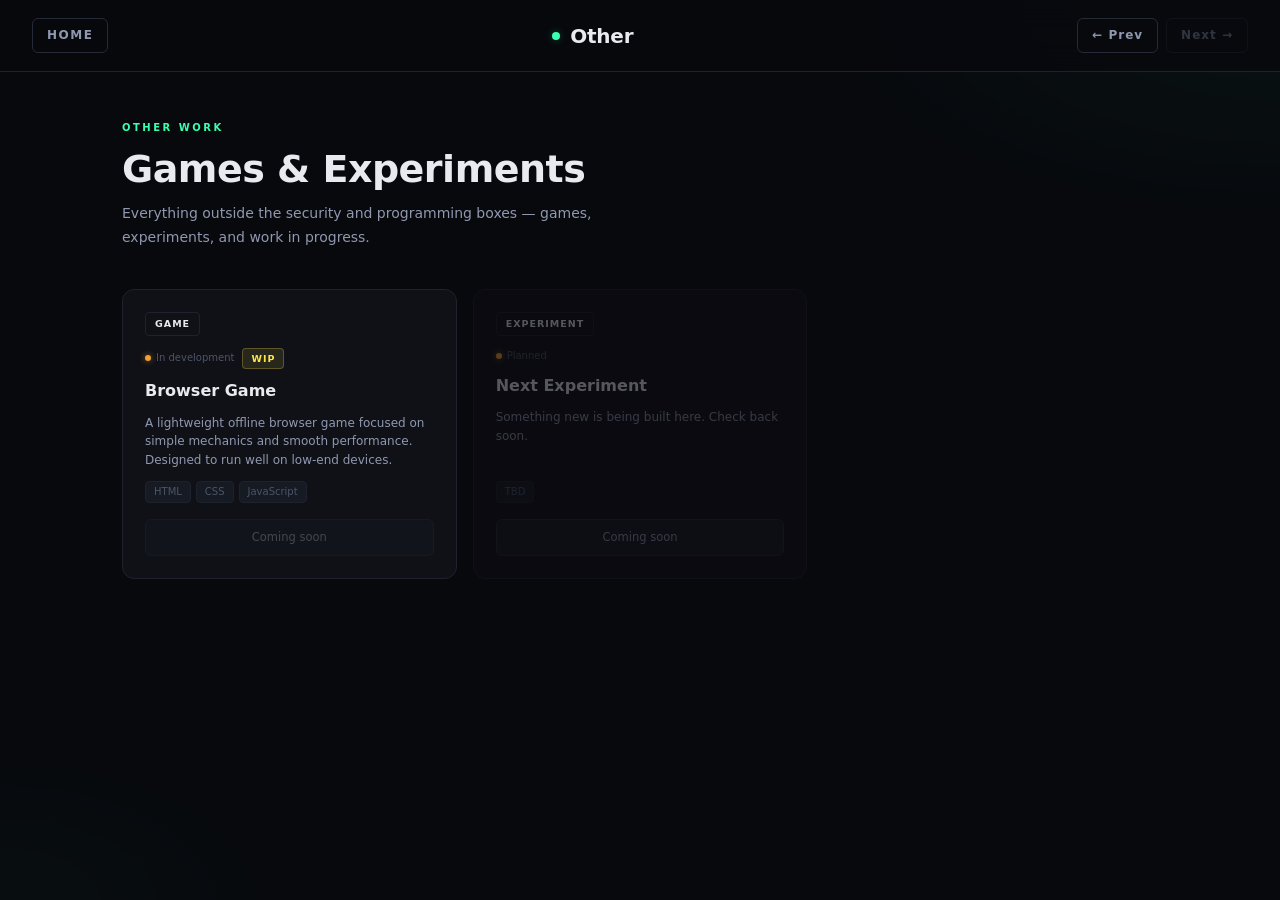
==== other.html @ 00823b6b "Initial portfolio setup" ====
<!DOCTYPE html>
<html lang="en">
<head>
  <meta charset="UTF-8">
  <meta name="viewport" content="width=device-width, initial-scale=1.0">
  <title>Other — Rushikesh</title>
  <link rel="stylesheet" href="css/base.css">
  <link rel="stylesheet" href="css/other.css">
</head>
<body>
<div class="pg-bg"></div>

<nav class="pg-nav">
  <a href="index.html" class="pg-nav__home">HOME</a>
  <div class="pg-nav__title">
    <div class="pg-nav__title-dot"></div>
    Other
  </div>
  <div class="pg-nav__arrows">
    <a href="programming.html" class="pg-nav__arrow">← Prev</a>
    <span class="pg-nav__arrow" style="opacity:0.3;cursor:default;">Next →</span>
  </div>
</nav>

<main class="pg-main">
  <div class="pg-header">
    <div class="pg-header__eyebrow">OTHER WORK</div>
    <h1 class="pg-header__title">Games & Experiments</h1>
    <p class="pg-header__sub">Everything outside the security and programming boxes — games, experiments, and work in progress.</p>
  </div>

  <div class="card-grid">

    <!-- ── Card: Browser Game ── -->
    <div class="card">
      <span class="card__tag fun-tag-mint">GAME</span>
      <div style="display:flex;align-items:center;gap:8px;">
        <div class="card__status"><span class="card__status-dot card__status-dot--wip"></span>In development</div>
        <span class="wip-label">WIP</span>
      </div>
      <div class="card__name">Browser Game</div>
      <div class="card__meta">A lightweight offline browser game focused on simple mechanics and smooth performance. Designed to run well on low-end devices.</div>
      <div class="card__tech">
        <span class="card__tech-pill">HTML</span>
        <span class="card__tech-pill">CSS</span>
        <span class="card__tech-pill">JavaScript</span>
      </div>
      <div class="card__actions">
        <span class="card__btn" style="cursor:default;opacity:0.4;grid-column:1/-1;">Coming soon</span>
      </div>
    </div>

    <!-- ── Placeholder slot ── -->
    <div class="card" style="opacity:0.35;pointer-events:none;">
      <span class="card__tag fun-tag-magenta">EXPERIMENT</span>
      <div class="card__status"><span class="card__status-dot card__status-dot--wip"></span>Planned</div>
      <div class="card__name">Next Experiment</div>
      <div class="card__meta">Something new is being built here. Check back soon.</div>
      <div class="card__tech"><span class="card__tech-pill">TBD</span></div>
      <div class="card__actions">
        <span class="card__btn" style="cursor:default;grid-column:1/-1;">Coming soon</span>
      </div>
    </div>

  </div>
</main>

<!-- Templates ready for when projects are added -->

<!-- ── Modal shell ─────────────────────────────────────── -->
<div class="modal-overlay" id="modalOverlay">
  <div class="modal">
    <button class="modal__close" onclick="closeModal()">✕</button>
    <div id="modalBody"></div>
  </div>
</div>

<script src="js/projects.js"></script>
<script src="js/main.js"></script>
</body>
</html>
---- css/base.css ----
/* ─── Reset & Base ─────────────────────────────────────────── */
*, *::before, *::after { box-sizing: border-box; margin: 0; padding: 0; }

:root {
  --bg:         #08090d;
  --surface:    #0f1117;
  --surface-2:  #161a23;
  --border:     #1e222e;
  --border-2:   #252a38;
  --text:       #e8eaf0;
  --text-2:     #9098b0;
  --text-3:     #4e5468;
  --font:       -apple-system, BlinkMacSystemFont, 'Segoe UI', system-ui, sans-serif;
  --accent:        #5b6af0;
  --accent-dim:    rgba(91,106,240,0.12);
  --accent-glow:   rgba(91,106,240,0.35);
}

html { font-size: 16px; -webkit-font-smoothing: antialiased; }

body {
  background: var(--bg);
  color: var(--text);
  font-family: var(--font);
  min-height: 100vh;
  line-height: 1.6;
}

a { color: inherit; text-decoration: none; }
button { font-family: var(--font); cursor: pointer; border: none; background: none; }
img { display: block; max-width: 100%; }

/* ─── Project Page — background accent wash ─────────────── */
/* Each page CSS overrides --accent, this picks it up automatically */
.pg-bg {
  position: fixed;
  inset: 0;
  pointer-events: none;
  z-index: 0;
  background:
    radial-gradient(ellipse 60% 40% at 100% 0%, var(--accent-glow) 0%, transparent 70%),
    radial-gradient(ellipse 40% 30% at 0% 100%, color-mix(in srgb, var(--accent) 15%, transparent) 0%, transparent 70%);
  opacity: 0.18;
}

/* ─── Project Page Nav ──────────────────────────────────── */
.pg-nav {
  display: flex;
  align-items: center;
  justify-content: space-between;
  padding: 18px 32px;
  border-bottom: 1px solid var(--border);
  background: rgba(8,9,13,0.85);
  position: sticky;
  top: 0;
  z-index: 100;
  backdrop-filter: blur(16px);
  -webkit-backdrop-filter: blur(16px);
}

.pg-nav__home {
  font-size: 12px;
  font-weight: 600;
  letter-spacing: 1.5px;
  color: var(--text-2);
  padding: 7px 14px;
  border: 1px solid var(--border-2);
  border-radius: 6px;
  transition: color .2s, border-color .2s;
}
.pg-nav__home:hover { color: var(--text); border-color: var(--accent); }

.pg-nav__title {
  font-size: 20px;
  font-weight: 700;
  color: var(--text);
  display: flex;
  align-items: center;
  gap: 10px;
  letter-spacing: -0.2px;
}
.pg-nav__title-dot {
  width: 8px; height: 8px;
  border-radius: 50%;
  background: var(--accent);
  box-shadow: 0 0 8px var(--accent-glow);
}

.pg-nav__arrows { display: flex; gap: 8px; }

.pg-nav__arrow {
  font-size: 12px;
  font-weight: 600;
  letter-spacing: 1px;
  color: var(--text-2);
  padding: 7px 14px;
  border: 1px solid var(--border-2);
  border-radius: 6px;
  transition: color .2s, border-color .2s, background .2s;
}
.pg-nav__arrow:hover { color: var(--text); border-color: var(--accent); background: var(--accent-dim); }
.pg-nav__arrow--primary { background: var(--accent); color: #fff; border-color: transparent; }
.pg-nav__arrow--primary:hover { opacity: 0.85; background: var(--accent); border-color: transparent; color: #fff; }

/* ─── Project Page Layout ───────────────────────────────── */
.pg-main {
  max-width: 1100px;
  margin: 0 auto;
  padding: 48px 32px 80px;
  position: relative;
  z-index: 1;
}

.pg-header { margin-bottom: 40px; }

.pg-header__eyebrow {
  font-size: 10px;
  font-weight: 700;
  letter-spacing: 2.5px;
  color: var(--accent);
  margin-bottom: 12px;
}
.pg-header__title {
  font-size: 38px;
  font-weight: 700;
  color: var(--text);
  line-height: 1.15;
  letter-spacing: -0.5px;
}
.pg-header__sub {
  font-size: 14px;
  color: var(--text-2);
  margin-top: 10px;
  max-width: 520px;
  line-height: 1.7;
}

/* ─── Card Grid ─────────────────────────────────────────── */
.card-grid {
  display: grid;
  grid-template-columns: repeat(3, 1fr);
  gap: 16px;
}

.card {
  background: var(--surface);
  border: 1px solid var(--border);
  border-radius: 12px;
  padding: 22px;
  display: flex;
  flex-direction: column;
  gap: 12px;
  transition: border-color .2s, transform .2s, box-shadow .2s;
  position: relative;
  overflow: hidden;
}
.card::before {
  content: '';
  position: absolute;
  top: 0; left: 0; right: 0;
  height: 2px;
  background: var(--accent);
  opacity: 0;
  transition: opacity .2s;
}
.card:hover { border-color: var(--border-2); transform: translateY(-2px); box-shadow: 0 8px 32px rgba(0,0,0,0.3); }
.card:hover::before { opacity: 1; }

.card__tag {
  font-size: 9.5px;
  font-weight: 700;
  letter-spacing: 1px;
  padding: 3px 9px;
  border-radius: 4px;
  display: inline-block;
  align-self: flex-start;
  background: var(--accent-dim);
  color: var(--accent);
  border: 1px solid color-mix(in srgb, var(--accent) 30%, transparent);
}

.card__status {
  font-size: 10px;
  font-weight: 500;
  color: var(--text-3);
  display: flex;
  align-items: center;
  gap: 5px;
}
.card__status-dot {
  width: 6px; height: 6px; border-radius: 50%;
  background: #3dd68c;
  box-shadow: 0 0 6px rgba(61,214,140,0.6);
}
.card__status-dot--wip { background: #f0a035; box-shadow: 0 0 6px rgba(240,160,53,0.6); }

.card__name { font-size: 16px; font-weight: 600; color: var(--text); line-height: 1.3; }
.card__meta { font-size: 12px; color: var(--text-2); line-height: 1.55; flex: 1; }

.card__tech { display: flex; flex-wrap: wrap; gap: 5px; }
.card__tech-pill {
  font-size: 10px;
  color: var(--text-3);
  background: var(--surface-2);
  border: 1px solid var(--border);
  padding: 2px 8px;
  border-radius: 4px;
}

.card__actions {
  display: grid;
  grid-template-columns: 1fr 1fr;
  gap: 6px;
  margin-top: 4px;
}
.card__btn {
  font-size: 11.5px;
  font-weight: 500;
  padding: 8px 10px;
  border-radius: 6px;
  border: 1px solid var(--border-2);
  color: var(--text-2);
  background: var(--surface-2);
  text-align: center;
  transition: color .2s, border-color .2s, background .2s;
  cursor: pointer;
  display: inline-block;
}
.card__btn:hover { color: var(--text); border-color: var(--accent); background: var(--accent-dim); }
.card__btn--accent { background: var(--accent); color: #fff; border-color: transparent; }
.card__btn--accent:hover { opacity: 0.85; background: var(--accent); border-color: transparent; color: #fff; }

/* ─── Modal ─────────────────────────────────────────────── */
.modal-overlay {
  position: fixed;
  inset: 0;
  background: rgba(0,0,0,0.75);
  backdrop-filter: blur(6px);
  z-index: 200;
  display: flex;
  align-items: center;
  justify-content: center;
  opacity: 0;
  pointer-events: none;
  transition: opacity .25s;
}
.modal-overlay.open { opacity: 1; pointer-events: all; }

.modal {
  background: var(--surface);
  border: 1px solid var(--border-2);
  border-radius: 14px;
  width: min(720px, 92vw);
  max-height: 85vh;
  overflow-y: auto;
  position: relative;
  transform: translateY(14px);
  transition: transform .25s;
}
.modal-overlay.open .modal { transform: translateY(0); }

/* Close button — absolutely positioned, does not affect content flow */
.modal__close {
  position: absolute;
  top: 14px;
  right: 14px;
  width: 30px; height: 30px;
  border-radius: 50%;
  background: var(--surface-2);
  border: 1px solid var(--border);
  color: var(--text-2);
  font-size: 14px;
  display: flex; align-items: center; justify-content: center;
  cursor: pointer;
  transition: background .2s;
  z-index: 10;
  flex-shrink: 0;
}
.modal__close:hover { background: var(--border); color: var(--text); }

/* modalBody — padding-top gives clearance for the absolute close button */
#modalBody { padding: 52px 32px 32px; }

/* ─── Modal content styles (used inside templates) ──────── */
.modal__tag {
  font-size: 10px;
  font-weight: 700;
  letter-spacing: 1.2px;
  color: var(--accent);
  margin-bottom: 10px;
}
.modal__title {
  font-size: 22px;
  font-weight: 700;
  color: var(--text);
  margin-bottom: 8px;
  line-height: 1.25;
}
.modal__desc {
  font-size: 14px;
  color: var(--text-2);
  line-height: 1.7;
  margin-bottom: 6px;
}
.modal__screenshot-wrap {
  display: none;
  margin: 18px 0;
}
.modal__screenshot-slot {
  width: 100%;
  border-radius: 8px;
  border: 1px solid var(--border);
  display: block;
}
.modal__section-title {
  font-size: 10px;
  font-weight: 700;
  letter-spacing: 1.8px;
  color: var(--text-3);
  margin: 22px 0 10px;
}
.modal__bullets {
  list-style: none;
  display: flex;
  flex-direction: column;
  gap: 7px;
}
.modal__bullets li {
  font-size: 13px;
  color: var(--text-2);
  padding-left: 16px;
  position: relative;
  line-height: 1.55;
}
.modal__bullets li::before {
  content: '→';
  position: absolute;
  left: 0;
  color: var(--accent);
  font-size: 11px;
  top: 2px;
}
.modal__note {
  border-radius: 8px;
  padding: 14px 16px;
  margin-top: 18px;
  background: var(--accent-dim);
  border: 1px solid color-mix(in srgb, var(--accent) 25%, transparent);
}
.modal__note-title {
  font-size: 10px;
  font-weight: 700;
  letter-spacing: 1.5px;
  color: var(--accent);
  margin-bottom: 8px;
}
.modal__note p {
  font-size: 12.5px;
  color: var(--text-2);
  line-height: 1.65;
}
.modal__actions {
  display: flex;
  gap: 10px;
  margin-top: 28px;
  flex-wrap: wrap;
}
.modal__link {
  font-size: 13px;
  font-weight: 500;
  padding: 10px 20px;
  border-radius: 7px;
  border: 1px solid var(--border-2);
  color: var(--text-2);
  background: var(--surface-2);
  transition: all .2s;
  display: inline-block;
}
.modal__link:hover { color: var(--text); border-color: var(--accent); }
.modal__link--accent { background: var(--accent); color: #fff; border-color: transparent; }
.modal__link--accent:hover { opacity: 0.85; color: #fff; }

/* ─── Scrollbar ─────────────────────────────────────────── */
::-webkit-scrollbar { width: 6px; }
::-webkit-scrollbar-track { background: var(--bg); }
::-webkit-scrollbar-thumb { background: var(--border-2); border-radius: 3px; }

/* ─── Responsive ────────────────────────────────────────── */
@media (max-width: 860px) { .card-grid { grid-template-columns: 1fr 1fr; } }
@media (max-width: 600px) {
  .card-grid { grid-template-columns: 1fr; }
  .pg-main { padding: 28px 16px 60px; }
  .pg-header__title { font-size: 28px; }

  /* Nav: stack into two rows — title top, home+arrows bottom */
  .pg-nav {
    padding: 12px 16px;
    flex-wrap: wrap;
    gap: 10px;
  }
  /* Title takes full width on top */
  .pg-nav__title {
    order: -1;
    width: 100%;
    font-size: 17px;
    justify-content: center;
  }
  /* Home and arrows share the row below */
  .pg-nav__home {
    font-size: 11px;
    padding: 6px 10px;
  }
  .pg-nav__arrows { margin-left: auto; }
  .pg-nav__arrow {
    font-size: 11px;
    padding: 6px 10px;
  }
}
---- css/other.css ----
/* ─── Other / Games Page — Neon ─────────────────────────── */
:root {
  --accent:      #39ffb0;
  --accent-dim:  rgba(57,255,176,0.08);
  --accent-glow: rgba(57,255,176,0.25);
  --accent-2:    #ff3af2;
  --accent-3:    #ffe44a;
}

/* Override text accent to dark so it reads on neon bg */
.card__tag { color: #08090d; background: var(--accent); border-color: transparent; }
.pg-header__eyebrow { color: var(--accent); }
.pg-nav__title-dot { background: var(--accent); box-shadow: 0 0 8px var(--accent-glow); }

/* Neon card top-bar — cycles through 3 accents per card position */
.card::before { background: linear-gradient(90deg, #39ffb0, #ff3af2, #ffe44a); }

.card:nth-child(3n+1)::before { background: linear-gradient(90deg, #39ffb0, #3af2ff); }
.card:nth-child(3n+2)::before { background: linear-gradient(90deg, #ff3af2, #a855f7); }
.card:nth-child(3n+3)::before { background: linear-gradient(90deg, #ffe44a, #f07a35); }

/* Neon glow on hover */
.card:hover { box-shadow: 0 0 20px rgba(57,255,176,0.07); }

/* Status in neon colors */
.wip-label {
  font-size: 9.5px;
  font-weight: 700;
  letter-spacing: 1px;
  color: var(--accent-3);
  background: rgba(255,228,74,0.1);
  border: 1px solid rgba(255,228,74,0.25);
  padding: 2px 8px;
  border-radius: 4px;
}

/* Fun tag variations */
.fun-tag-mint   { background: rgba(57,255,176,0.10); color: #39ffb0; border: 1px solid rgba(57,255,176,0.25); }
.fun-tag-magenta{ background: rgba(255,58,242,0.10); color: #ff3af2; border: 1px solid rgba(255,58,242,0.25); }
.fun-tag-yellow { background: rgba(255,228,74,0.10); color: #ffe44a; border: 1px solid rgba(255,228,74,0.25); }

.card__tag.fun-tag-mint,
.card__tag.fun-tag-magenta,
.card__tag.fun-tag-yellow {
  color: inherit;
  background: inherit;
  border: inherit;
}

/* Neon button hover */
.card__btn:hover { border-color: var(--accent); color: var(--accent); }
.pg-nav__home:hover { border-color: var(--accent); color: var(--accent); }
.pg-nav__arrow:hover { border-color: var(--accent); color: var(--accent); background: var(--accent-dim); }
.pg-nav__arrow--primary { background: var(--accent); color: #08090d; border-color: transparent; font-weight: 700; }
.pg-nav__arrow--primary:hover { background: var(--accent); color: #08090d; opacity: 0.88; }
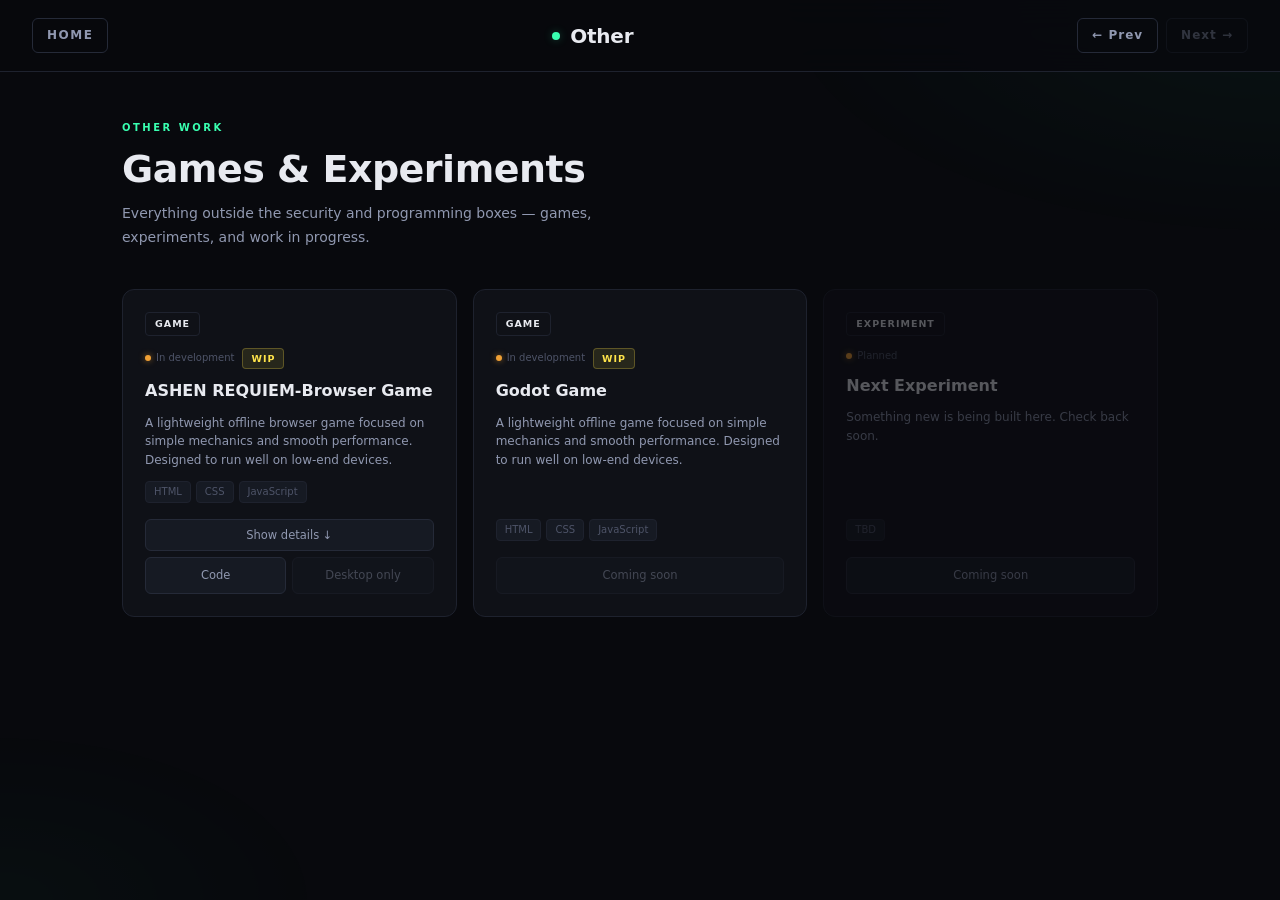
==== commit 3b40c2d4: "AshenRequiem updated1" ====
--- a/other.html
+++ b/other.html
@@ -38,8 +38,29 @@
         <div class="card__status"><span class="card__status-dot card__status-dot--wip"></span>In development</div>
         <span class="wip-label">WIP</span>
       </div>
-      <div class="card__name">Browser Game</div>
+      <div class="card__name">ASHEN REQUIEM-Browser Game</div>
       <div class="card__meta">A lightweight offline browser game focused on simple mechanics and smooth performance. Designed to run well on low-end devices.</div>
+      <div class="card__tech">
+        <span class="card__tech-pill">HTML</span>
+        <span class="card__tech-pill">CSS</span>
+        <span class="card__tech-pill">JavaScript</span>
+      </div>
+      <div class="card__actions">
+        <button class="card__btn" style="grid-column:1/-1;" onclick="openModal('ashenrequiem')">Show details ↓</button>
+        <a href="https://github.com/Ronkiller18/ASHEN-REQUIEM" target="_blank" rel="noopener noreferrer" class="card__btn">Code</a>
+        <span class="card__btn" style="cursor:default;opacity:0.4;">Desktop only</span>
+      </div>
+    </div>
+
+    <!-- ── Card: Godot Game ── -->
+    <div class="card">
+      <span class="card__tag fun-tag-mint">GAME</span>
+      <div style="display:flex;align-items:center;gap:8px;">
+        <div class="card__status"><span class="card__status-dot card__status-dot--wip"></span>In development</div>
+        <span class="wip-label">WIP</span>
+      </div>
+      <div class="card__name">Godot Game</div>
+      <div class="card__meta">A lightweight offline game focused on simple mechanics and smooth performance. Designed to run well on low-end devices.</div>
       <div class="card__tech">
         <span class="card__tech-pill">HTML</span>
         <span class="card__tech-pill">CSS</span>
@@ -48,7 +69,7 @@
       <div class="card__actions">
         <span class="card__btn" style="cursor:default;opacity:0.4;grid-column:1/-1;">Coming soon</span>
       </div>
-    </div>
+    </div>     
 
     <!-- ── Placeholder slot ── -->
     <div class="card" style="opacity:0.35;pointer-events:none;">
@@ -65,6 +86,46 @@
   </div>
 </main>
 
+<!-- ═══════════════════════════════════════════════════════
+     PROJECT DETAIL TEMPLATES
+════════════════════════════════════════════════════════ -->
+<template data-screenshot="assets/images/projects/screenshots/other/ashenrequiem/AshenRequiemmenu.webp,assets/images/projects/screenshots/other/ashenrequiem/AshenRequiemplay1.webp,assets/images/projects/screenshots/other/ashenrequiem/AshenRequiemBoss.webp" id="detail-ashenrequiem">
+  <div class="modal__tag">GAME · BROWSER</div>
+  <div class="modal__title">ASHEN REQUIEM — Browser Game</div>
+  <div class="modal__desc">A dark, Souls-inspired 2D side-scroller built to run entirely in the browser with no installs and no dependencies beyond a canvas. Focused on tight, readable combat and smooth performance on low-end devices.</div>
+
+  <div class="modal__screenshot-wrap" style="display:none;">
+    <img class="modal__screenshot-slot" src="" alt="">
+  </div>
+
+  <div class="modal__section-title">KEY FEATURES</div>
+  <ul class="modal__bullets">
+    <li>Full movement/combat kit — walk, run, double jump, dodge-roll with i-frames, block, crouch</li>
+    <li>Three distinct enemy types, each with its own AI and counterplay: melee, ranged projectile mage, and a heavy ground-sweeping brute</li>
+    <li>Telegraphed attacks with real counterplay — duck under sweeps, jump or crouch to dodge fixed-height projectiles</li>
+    <li>Multi-phase boss fight with escalating aggression and a dedicated ground-sweep attack that mirrors the brute's dodge timing</li>
+    <li>Unlockable "Divine Aegis" invulnerability ability, gated behind a hidden chest at the end of the level</li>
+    <li>Live HUD with animated HP hearts and a combo counter</li>
+  </ul>
+
+  <div class="modal__section-title">IMPLEMENTATION</div>
+  <ul class="modal__bullets">
+    <li>Built on Phaser 3 with Arcade Physics — custom finite-state machines drive the player, each enemy type, and the boss</li>
+    <li>Modular scene architecture (Boot → Menu → Game → Boss → Game Over) with a shared UI scene</li>
+    <li>Hand-tuned hitboxes and windup timing so every attack is dodgeable on reaction, not memorization</li>
+    <li>Custom sprite pipeline — background removal, edge decontamination, and frame-gutter spacing to keep animations clean at any scale</li>
+    <li>Vite-based build for fast local iteration</li>
+  </ul>
+
+  <div class="modal__note">
+    <div class="modal__note-title">🎮 DESIGN NOTE</div>
+    <p>Currently a single full level — three enemy encounters, an ability-unlock chest, and a two-phase boss fight — built as a foundation for further levels and enemy types. Actively in development.</p>
+  </div>
+
+  <div class="modal__actions">
+    <a href="#" target="_blank" rel="noopener noreferrer" class="modal__link modal__link--accent"><!-- TODO: add GitHub link -->View code →</a>
+  </div>
+</template>
 <!-- Templates ready for when projects are added -->
 
 <!-- ── Modal shell ─────────────────────────────────────── -->
--- a/css/base.css
+++ b/css/base.css
@@ -380,6 +380,48 @@
 .modal__link--accent { background: var(--accent); color: #fff; border-color: transparent; }
 .modal__link--accent:hover { opacity: 0.85; color: #fff; }
 
+
+/* ─── Screenshot gallery (in modal) ────────────────────── */
+.modal__screenshot-wrap { display: none; margin: 18px 0; }
+
+.ss-main-wrap {
+  border-radius: 8px;
+  overflow: hidden;
+  border: 1px solid var(--border);
+  background: var(--surface-2);
+}
+.ss-main {
+  width: 100%;
+  display: block;
+  aspect-ratio: 16/9;
+  object-fit: cover;
+}
+.ss-strip {
+  display: flex;
+  gap: 6px;
+  margin-top: 8px;
+  flex-wrap: wrap;
+}
+.ss-thumb {
+  width: 72px;
+  height: 46px;
+  object-fit: cover;
+  border-radius: 5px;
+  border: 2px solid var(--border);
+  cursor: pointer;
+  opacity: 0.55;
+  transition: opacity .2s, border-color .2s;
+}
+.ss-thumb:hover { opacity: 0.85; }
+.ss-thumb--active { opacity: 1; border-color: var(--accent); }
+
+/* Single screenshot (no gallery) */
+.modal__screenshot-slot {
+  width: 100%;
+  border-radius: 8px;
+  border: 1px solid var(--border);
+  display: block;
+}
 /* ─── Scrollbar ─────────────────────────────────────────── */
 ::-webkit-scrollbar { width: 6px; }
 ::-webkit-scrollbar-track { background: var(--bg); }
